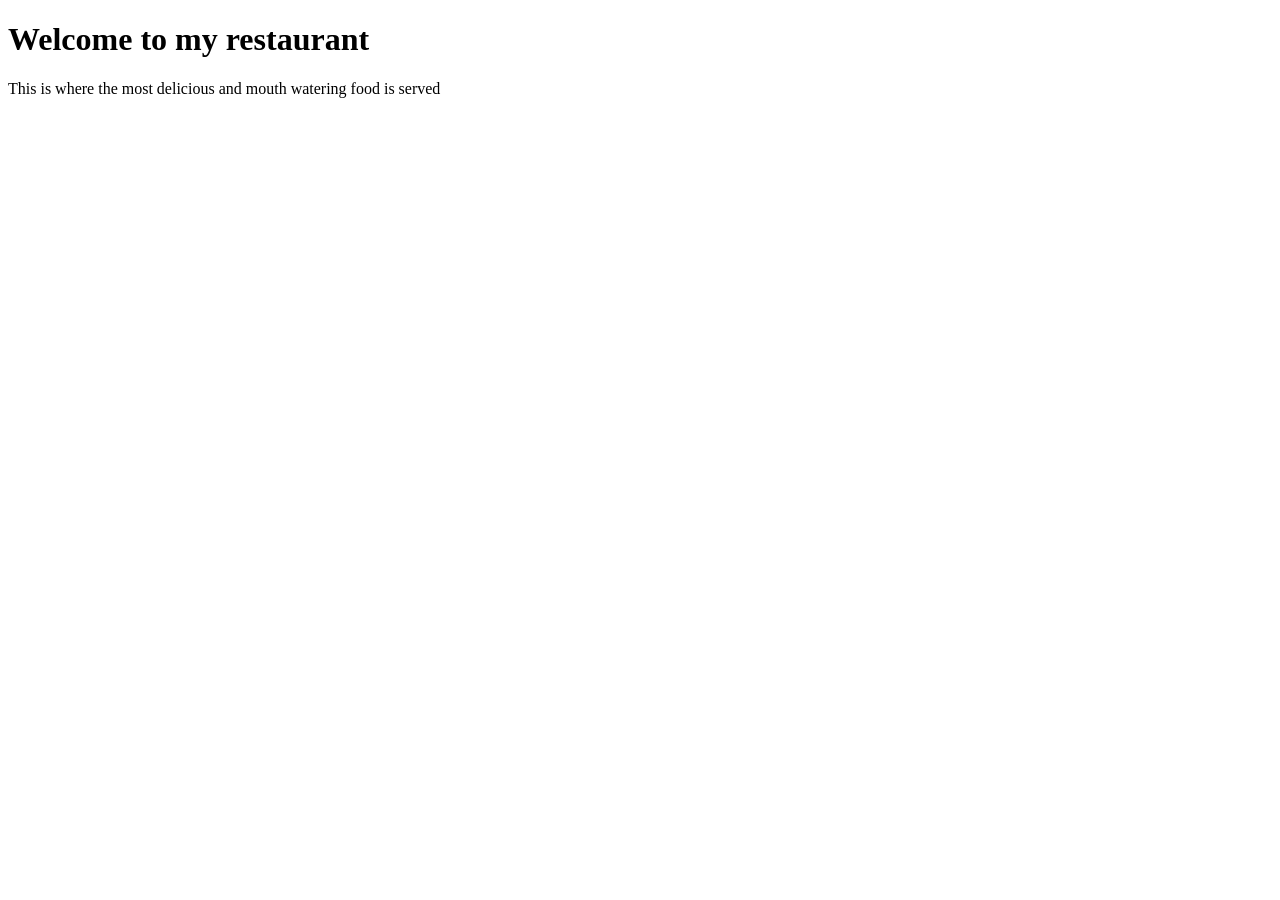
==== index.html @ 3b871774 "Initial commit" ====
<!DOCTYPE html>
<html lang="en">
<head>
    <meta charset="UTF-8">
    <meta name="viewport" content="width=device-width, initial-scale=1.0">
    <title>Restaurant</title>
</head>
<body>
    <h1>Welcome to my restaurant</h1>
    <p>This is where the most delicious and mouth watering food is served</p>
    
</body>
</html>
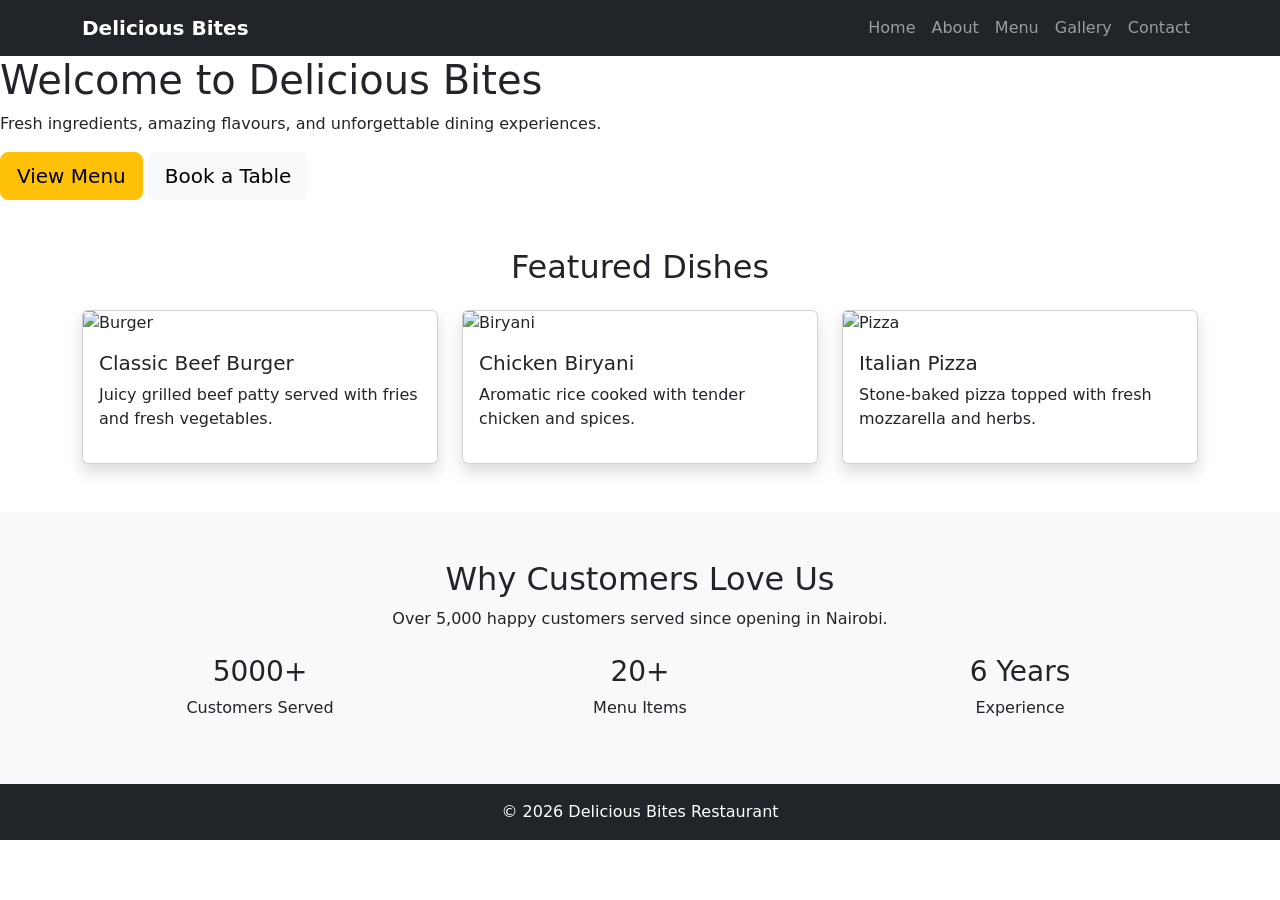
==== commit 435be21d: "Create a detailed homepage" ====
--- a/index.html
+++ b/index.html
@@ -1,13 +1,206 @@
 <!DOCTYPE html>
 <html lang="en">
+
 <head>
     <meta charset="UTF-8">
     <meta name="viewport" content="width=device-width, initial-scale=1.0">
-    <title>Restaurant</title>
+    <title>Delicious Bites Restaurant</title>
+
+    <link href="https://cdn.jsdelivr.net/npm/bootstrap@5.3.3/dist/css/bootstrap.min.css" rel="stylesheet">
+    <link rel="stylesheet" href="css/style.css">
 </head>
+
 <body>
-    <h1>Welcome to my restaurant</h1>
-    <p>This is where the most delicious and mouth watering food is served</p>
-    
+
+<nav class="navbar navbar-expand-lg navbar-dark bg-dark">
+    <div class="container">
+
+        <a class="navbar-brand fw-bold" href="index.html">
+            Delicious Bites
+        </a>
+
+        <button class="navbar-toggler" type="button"
+            data-bs-toggle="collapse"
+            data-bs-target="#navbarNav">
+
+            <span class="navbar-toggler-icon"></span>
+
+        </button>
+
+        <div class="collapse navbar-collapse" id="navbarNav">
+
+            <ul class="navbar-nav ms-auto">
+
+                <li class="nav-item">
+                    <a class="nav-link" href="index.html">Home</a>
+                </li>
+
+                <li class="nav-item">
+                    <a class="nav-link" href="about.html">About</a>
+                </li>
+
+                <li class="nav-item">
+                    <a class="nav-link" href="menu.html">Menu</a>
+                </li>
+
+                <li class="nav-item">
+                    <a class="nav-link" href="gallery.html">Gallery</a>
+                </li>
+
+                <li class="nav-item">
+                    <a class="nav-link" href="contact.html">Contact</a>
+                </li>
+
+            </ul>
+
+        </div>
+
+    </div>
+</nav>
+
+<section class="hero">
+
+    <div class="hero-content">
+
+        <h1>Welcome to Delicious Bites</h1>
+
+        <p>
+            Fresh ingredients, amazing flavours,
+            and unforgettable dining experiences.
+        </p>
+
+        <a href="menu.html" class="btn btn-warning btn-lg">
+            View Menu
+        </a>
+
+        <a href="reservations.html" class="btn btn-light btn-lg">
+            Book a Table
+        </a>
+
+    </div>
+
+</section>
+
+<section class="container py-5">
+
+    <h2 class="text-center mb-4">
+        Featured Dishes
+    </h2>
+
+    <div class="row">
+
+        <div class="col-md-4">
+
+            <div class="card shadow">
+
+                <img src="images/burger.jpg"
+                    class="card-img-top"
+                    alt="Burger">
+
+                <div class="card-body">
+
+                    <h5>Classic Beef Burger</h5>
+
+                    <p>
+                        Juicy grilled beef patty served
+                        with fries and fresh vegetables.
+                    </p>
+
+                </div>
+
+            </div>
+
+        </div>
+
+        <div class="col-md-4">
+
+            <div class="card shadow">
+
+                <img src="images/biryani.jpg"
+                    class="card-img-top"
+                    alt="Biryani">
+
+                <div class="card-body">
+
+                    <h5>Chicken Biryani</h5>
+
+                    <p>
+                        Aromatic rice cooked with
+                        tender chicken and spices.
+                    </p>
+
+                </div>
+
+            </div>
+
+        </div>
+
+        <div class="col-md-4">
+
+            <div class="card shadow">
+
+                <img src="images/pizza.jpg"
+                    class="card-img-top"
+                    alt="Pizza">
+
+                <div class="card-body">
+
+                    <h5>Italian Pizza</h5>
+
+                    <p>
+                        Stone-baked pizza topped with
+                        fresh mozzarella and herbs.
+                    </p>
+
+                </div>
+
+            </div>
+
+        </div>
+
+    </div>
+
+</section>
+
+<section class="bg-light py-5">
+
+    <div class="container text-center">
+
+        <h2>Why Customers Love Us</h2>
+
+        <p>
+            Over 5,000 happy customers served
+            since opening in Nairobi.
+        </p>
+
+        <div class="row mt-4">
+
+            <div class="col-md-4">
+                <h3>5000+</h3>
+                <p>Customers Served</p>
+            </div>
+
+            <div class="col-md-4">
+                <h3>20+</h3>
+                <p>Menu Items</p>
+            </div>
+
+            <div class="col-md-4">
+                <h3>6 Years</h3>
+                <p>Experience</p>
+            </div>
+
+        </div>
+
+    </div>
+
+</section>
+
+<footer class="bg-dark text-white text-center p-3">
+    © 2026 Delicious Bites Restaurant
+</footer>
+
+<script src="https://cdn.jsdelivr.net/npm/bootstrap@5.3.3/dist/js/bootstrap.bundle.min.js"></script>
+
 </body>
 </html>
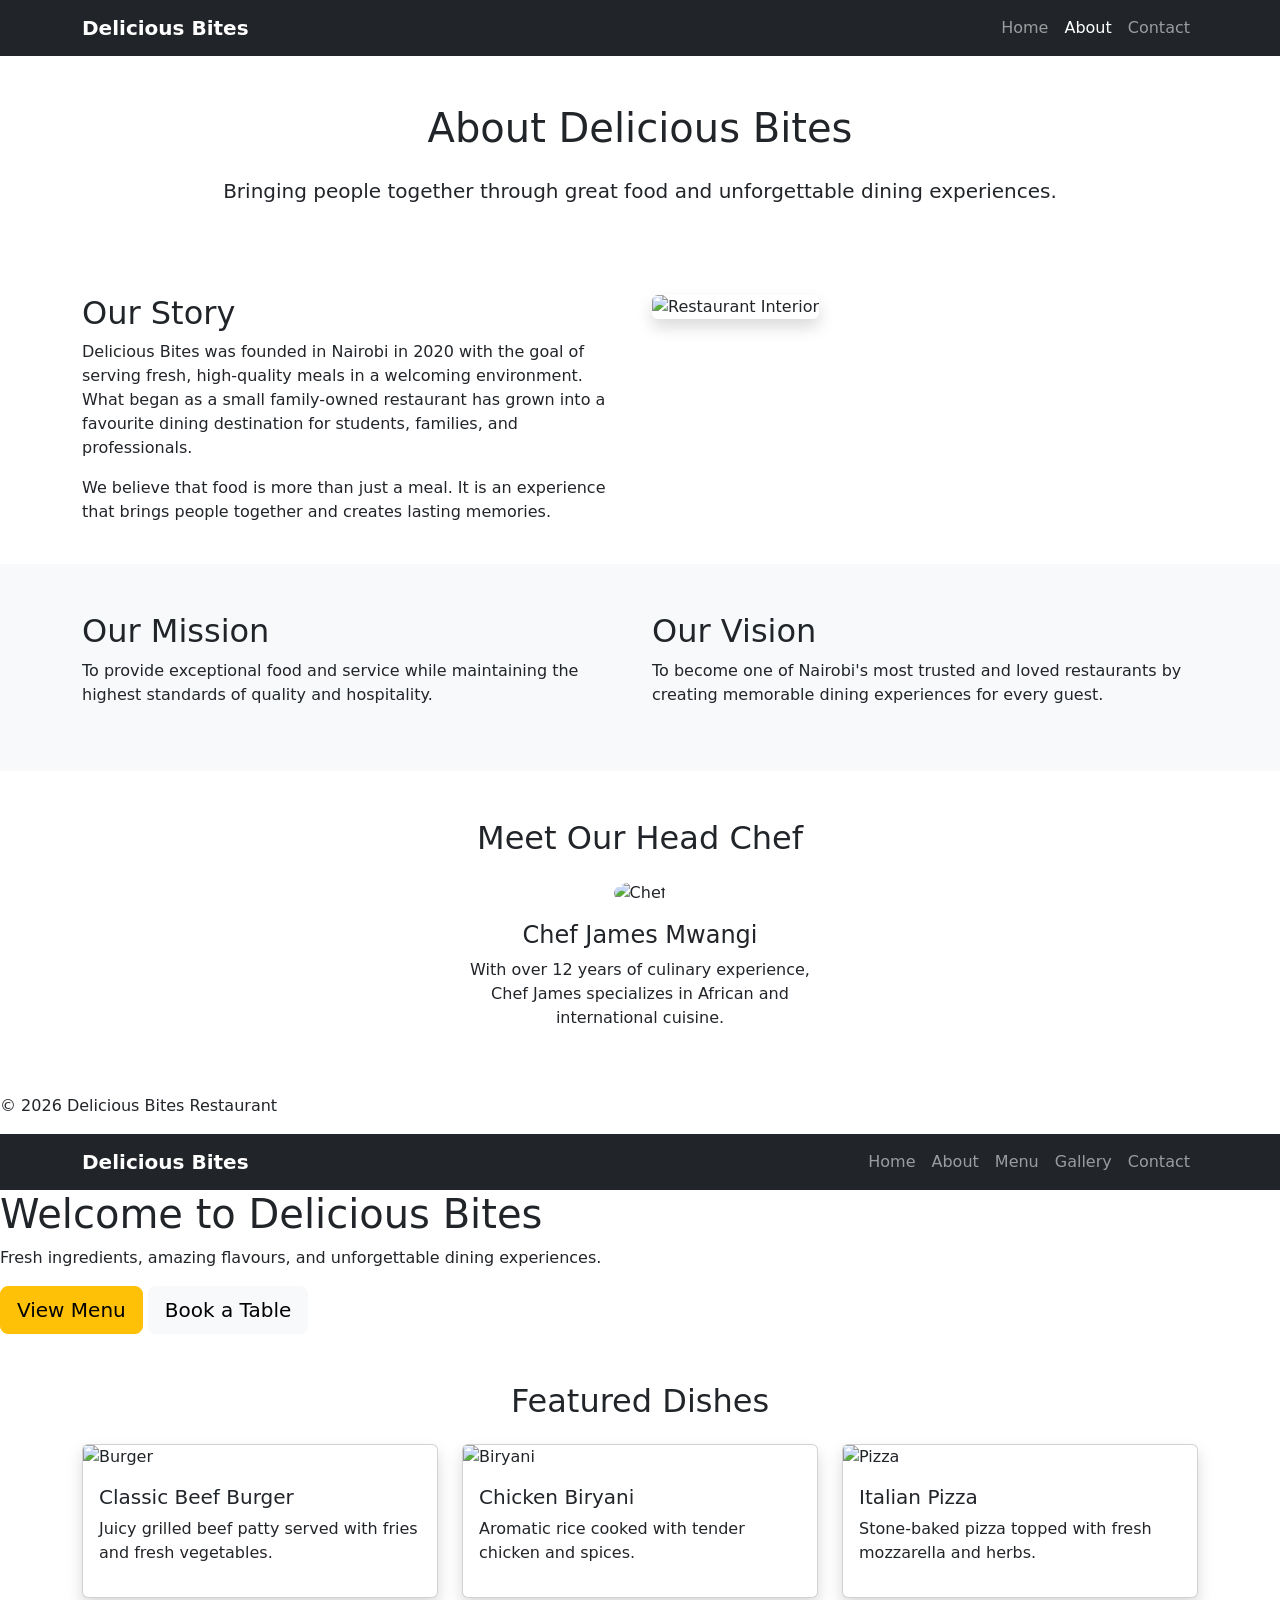
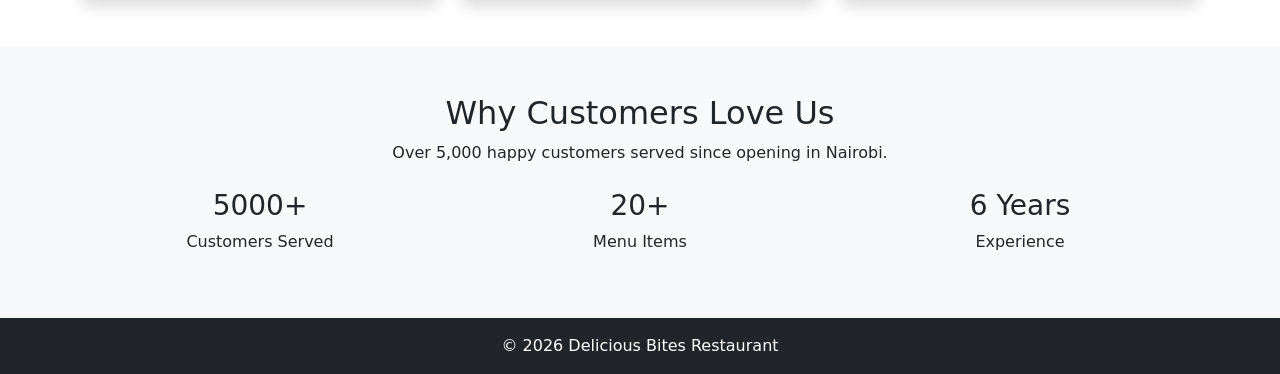
==== commit b2d50b89: "Integrated bootstrap" ====
--- a/index.html
+++ b/index.html
@@ -6,7 +6,167 @@
     <meta name="viewport" content="width=device-width, initial-scale=1.0">
     <title>Delicious Bites Restaurant</title>
 
+   <!DOCTYPE html>
+<html lang="en">
+<head>
+    <meta charset="UTF-8">
+    <meta name="viewport" content="width=device-width, initial-scale=1.0">
+    <title>About Us | Delicious Bites</title>
+
     <link href="https://cdn.jsdelivr.net/npm/bootstrap@5.3.3/dist/css/bootstrap.min.css" rel="stylesheet">
+    <link rel="stylesheet" href="css/style.css">
+</head>
+<body>
+
+<nav class="navbar navbar-expand-lg navbar-dark bg-dark">
+    <div class="container">
+
+        <a class="navbar-brand fw-bold" href="index.html">
+            Delicious Bites
+        </a>
+
+        <button class="navbar-toggler" type="button"
+            data-bs-toggle="collapse"
+            data-bs-target="#navbarNav">
+
+            <span class="navbar-toggler-icon"></span>
+
+        </button>
+
+        <div class="collapse navbar-collapse" id="navbarNav">
+
+            <ul class="navbar-nav ms-auto">
+
+                <li class="nav-item">
+                    <a class="nav-link" href="index.html">Home</a>
+                </li>
+
+                <li class="nav-item">
+                    <a class="nav-link active" href="about.html">About</a>
+                </li>
+
+                <li class="nav-item">
+                    <a class="nav-link" href="contact.html">Contact</a>
+                </li>
+
+            </ul>
+
+        </div>
+
+    </div>
+</nav>
+
+<section class="container py-5">
+
+    <h1 class="text-center mb-4">About Delicious Bites</h1>
+
+    <p class="lead text-center">
+        Bringing people together through great food and unforgettable dining experiences.
+    </p>
+
+</section>
+
+<section class="container py-4">
+
+    <div class="row">
+
+        <div class="col-md-6">
+
+            <h2>Our Story</h2>
+
+            <p>
+                Delicious Bites was founded in Nairobi in 2020 with the goal of
+                serving fresh, high-quality meals in a welcoming environment.
+                What began as a small family-owned restaurant has grown into a
+                favourite dining destination for students, families, and professionals.
+            </p>
+
+            <p>
+                We believe that food is more than just a meal. It is an experience
+                that brings people together and creates lasting memories.
+            </p>
+
+        </div>
+
+        <div class="col-md-6">
+
+            <img src="images/restaurant.jpg"
+                 class="img-fluid rounded shadow"
+                 alt="Restaurant Interior">
+
+        </div>
+
+    </div>
+
+</section>
+
+<section class="bg-light py-5">
+
+    <div class="container">
+
+        <div class="row">
+
+            <div class="col-md-6">
+
+                <h2>Our Mission</h2>
+
+                <p>
+                    To provide exceptional food and service while maintaining
+                    the highest standards of quality and hospitality.
+                </p>
+
+            </div>
+
+            <div class="col-md-6">
+
+                <h2>Our Vision</h2>
+
+                <p>
+                    To become one of Nairobi's most trusted and loved restaurants
+                    by creating memorable dining experiences for every guest.
+                </p>
+
+            </div>
+
+        </div>
+
+    </div>
+
+</section>
+
+<section class="container py-5">
+
+    <h2 class="text-center mb-4">Meet Our Head Chef</h2>
+
+    <div class="row justify-content-center">
+
+        <div class="col-md-4 text-center">
+
+            <img src="images/chef.jpg"
+                 class="img-fluid rounded-circle mb-3"
+                 alt="Chef">
+
+            <h4>Chef James Mwangi</h4>
+
+            <p>
+                With over 12 years of culinary experience,
+                Chef James specializes in African and international cuisine.
+            </p>
+
+        </div>
+
+    </div>
+
+</section>
+
+<footer>
+    <p>© 2026 Delicious Bites Restaurant</p>
+</footer>
+
+<script src="https://cdn.jsdelivr.net/npm/bootstrap@5.3.3/dist/js/bootstrap.bundle.min.js"></script>
+
+</body>
+</html>
     <link rel="stylesheet" href="css/style.css">
 </head>
 
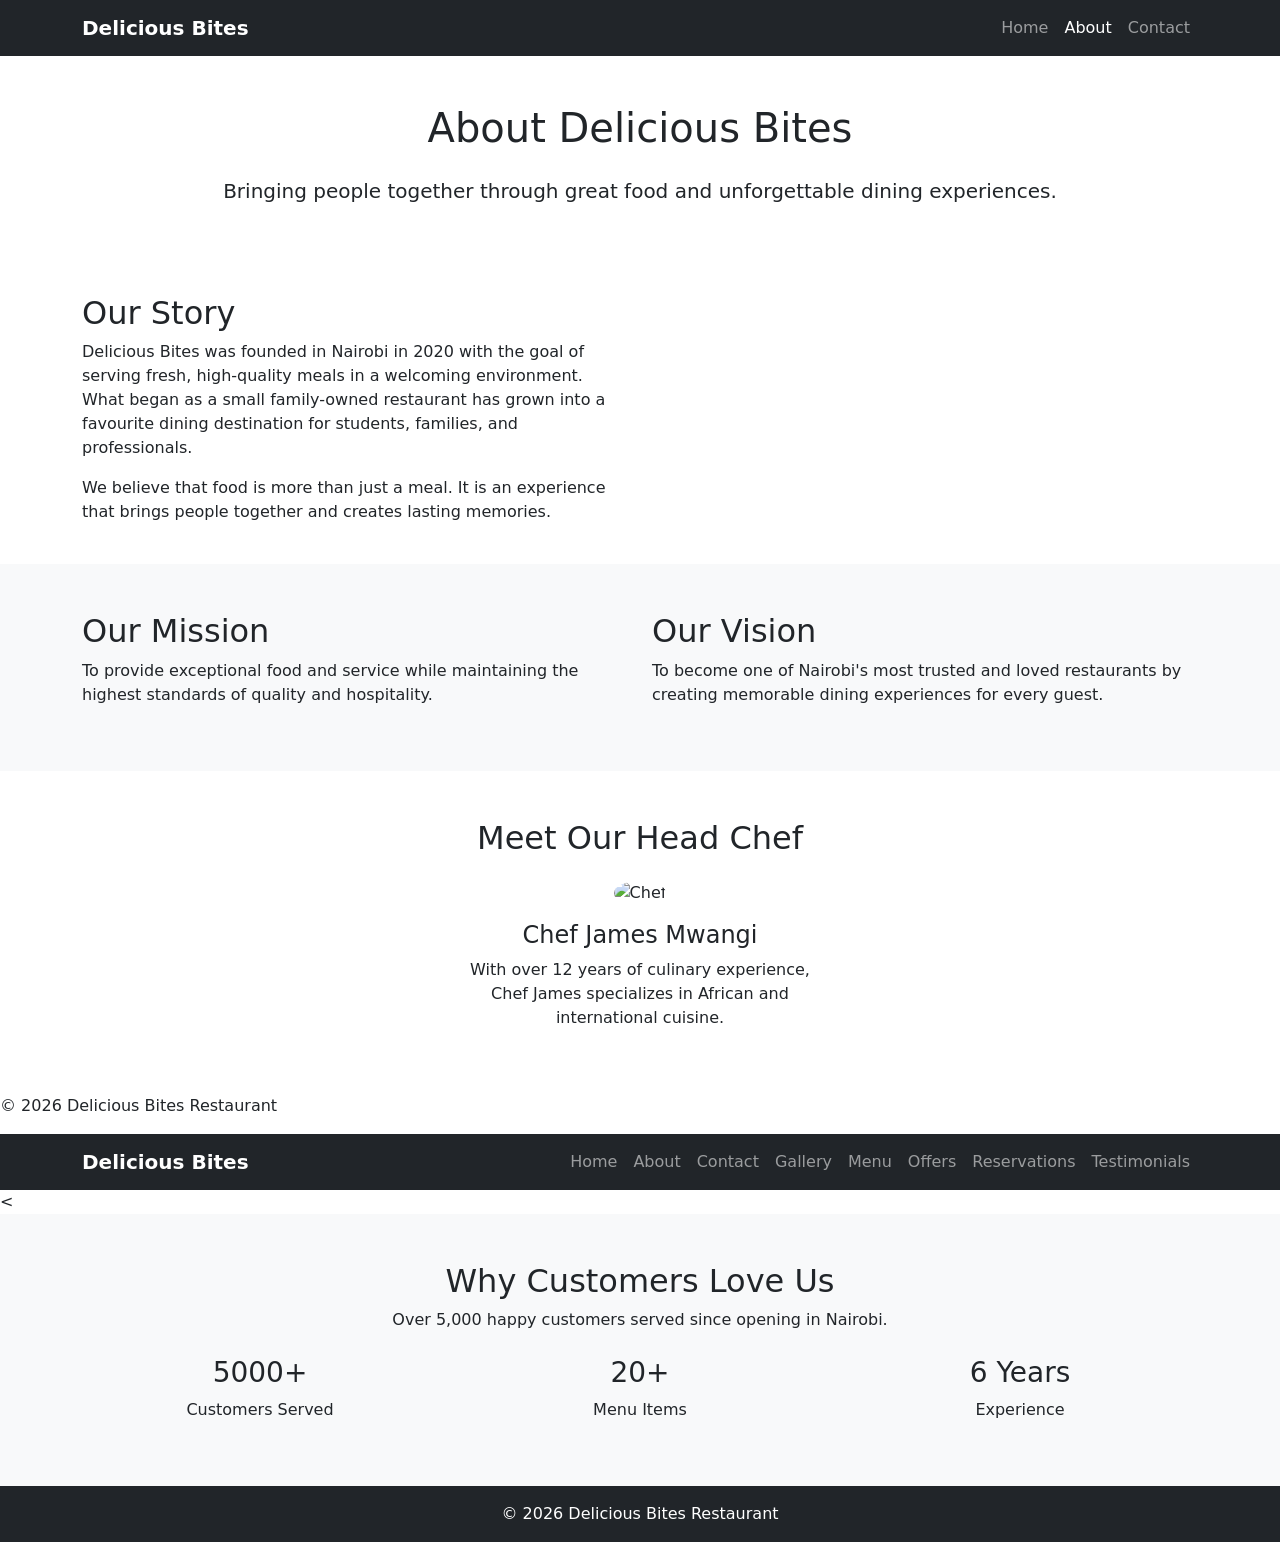
==== commit 446c6486: "Created a javascript file" ====
--- a/index.html
+++ b/index.html
@@ -88,14 +88,7 @@
 
         </div>
 
-        <div class="col-md-6">
-
-            <img src="images/restaurant.jpg"
-                 class="img-fluid rounded shadow"
-                 alt="Restaurant Interior">
-
-        </div>
-
+        
     </div>
 
 </section>
@@ -165,12 +158,9 @@
 
 <script src="https://cdn.jsdelivr.net/npm/bootstrap@5.3.3/dist/js/bootstrap.bundle.min.js"></script>
 
-</body>
-</html>
+
     <link rel="stylesheet" href="css/style.css">
-</head>
-
-<body>
+
 
 <nav class="navbar navbar-expand-lg navbar-dark bg-dark">
     <div class="container">
@@ -200,15 +190,24 @@
                 </li>
 
                 <li class="nav-item">
+                    <a class="nav-link" href="contact.html">Contact</a>
+                </li>
+
+                <li class="nav-item">
+                    <a class="nav-link" href="gallery.html">Gallery</a>
+                </li>
+
+                <li class="nav-item">
                     <a class="nav-link" href="menu.html">Menu</a>
                 </li>
-
-                <li class="nav-item">
-                    <a class="nav-link" href="gallery.html">Gallery</a>
-                </li>
-
-                <li class="nav-item">
-                    <a class="nav-link" href="contact.html">Contact</a>
+                 <li class="nav-item">
+                    <a class="nav-link" href="offers.html">Offers</a>
+                </li>
+                 <li class="nav-item">
+                    <a class="nav-link" href="reservations.html">Reservations</a>
+                </li>
+                 <li class="nav-item">
+                    <a class="nav-link" href="testimonials.html">Testimonials</a>
                 </li>
 
             </ul>
@@ -218,109 +217,7 @@
     </div>
 </nav>
 
-<section class="hero">
-
-    <div class="hero-content">
-
-        <h1>Welcome to Delicious Bites</h1>
-
-        <p>
-            Fresh ingredients, amazing flavours,
-            and unforgettable dining experiences.
-        </p>
-
-        <a href="menu.html" class="btn btn-warning btn-lg">
-            View Menu
-        </a>
-
-        <a href="reservations.html" class="btn btn-light btn-lg">
-            Book a Table
-        </a>
-
-    </div>
-
-</section>
-
-<section class="container py-5">
-
-    <h2 class="text-center mb-4">
-        Featured Dishes
-    </h2>
-
-    <div class="row">
-
-        <div class="col-md-4">
-
-            <div class="card shadow">
-
-                <img src="images/burger.jpg"
-                    class="card-img-top"
-                    alt="Burger">
-
-                <div class="card-body">
-
-                    <h5>Classic Beef Burger</h5>
-
-                    <p>
-                        Juicy grilled beef patty served
-                        with fries and fresh vegetables.
-                    </p>
-
-                </div>
-
-            </div>
-
-        </div>
-
-        <div class="col-md-4">
-
-            <div class="card shadow">
-
-                <img src="images/biryani.jpg"
-                    class="card-img-top"
-                    alt="Biryani">
-
-                <div class="card-body">
-
-                    <h5>Chicken Biryani</h5>
-
-                    <p>
-                        Aromatic rice cooked with
-                        tender chicken and spices.
-                    </p>
-
-                </div>
-
-            </div>
-
-        </div>
-
-        <div class="col-md-4">
-
-            <div class="card shadow">
-
-                <img src="images/pizza.jpg"
-                    class="card-img-top"
-                    alt="Pizza">
-
-                <div class="card-body">
-
-                    <h5>Italian Pizza</h5>
-
-                    <p>
-                        Stone-baked pizza topped with
-                        fresh mozzarella and herbs.
-                    </p>
-
-                </div>
-
-            </div>
-
-        </div>
-
-    </div>
-
-</section>
+<
 
 <section class="bg-light py-5">
 
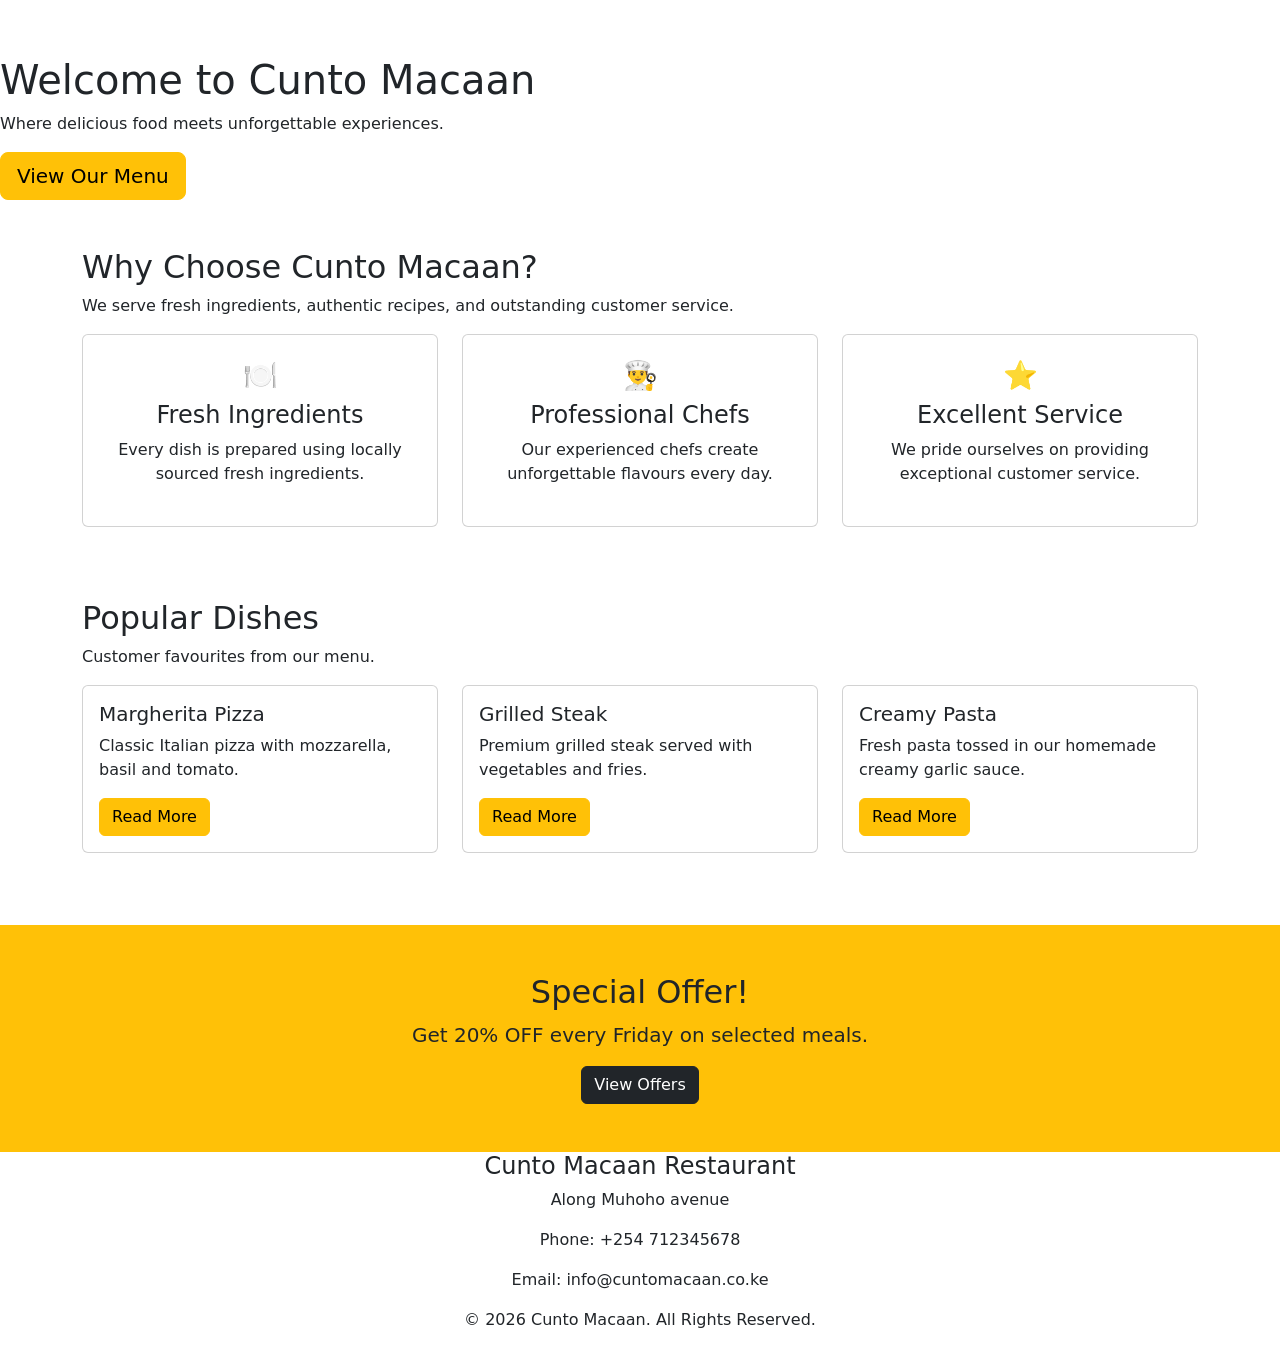
==== commit 5aa10940: "Made a few changes to my index.html" ====
--- a/index.html
+++ b/index.html
@@ -1,263 +1,320 @@
 <!DOCTYPE html>
 <html lang="en">
-
 <head>
-    <meta charset="UTF-8">
-    <meta name="viewport" content="width=device-width, initial-scale=1.0">
-    <title>Delicious Bites Restaurant</title>
-
-   <!DOCTYPE html>
-<html lang="en">
-<head>
-    <meta charset="UTF-8">
-    <meta name="viewport" content="width=device-width, initial-scale=1.0">
-    <title>About Us | Delicious Bites</title>
-
-    <link href="https://cdn.jsdelivr.net/npm/bootstrap@5.3.3/dist/css/bootstrap.min.css" rel="stylesheet">
-    <link rel="stylesheet" href="css/style.css">
+
+<meta charset="UTF-8">
+<meta name="viewport" content="width=device-width, initial-scale=1.0">
+
+<title>Cunto Macaan Restaurant</title>
+
+<link href="https://cdn.jsdelivr.net/npm/bootstrap@5.3.3/dist/css/bootstrap.min.css" rel="stylesheet">
+
+<link rel="preconnect" href="https://fonts.googleapis.com">
+<link rel="preconnect" href="https://fonts.gstatic.com" crossorigin>
+
+<link href="https://fonts.googleapis.com/css2?family=Poppins:wght@300;400;600;700&display=swap" rel="stylesheet">
+
+<link rel="stylesheet" href="css/style.css">
+
 </head>
+
 <body>
 
-<nav class="navbar navbar-expand-lg navbar-dark bg-dark">
-    <div class="container">
-
-        <a class="navbar-brand fw-bold" href="index.html">
-            Delicious Bites
-        </a>
-
-        <button class="navbar-toggler" type="button"
-            data-bs-toggle="collapse"
-            data-bs-target="#navbarNav">
-
-            <span class="navbar-toggler-icon"></span>
-
-        </button>
-
-        <div class="collapse navbar-collapse" id="navbarNav">
-
-            <ul class="navbar-nav ms-auto">
-
-                <li class="nav-item">
-                    <a class="nav-link" href="index.html">Home</a>
-                </li>
-
-                <li class="nav-item">
-                    <a class="nav-link active" href="about.html">About</a>
-                </li>
-
-                <li class="nav-item">
-                    <a class="nav-link" href="contact.html">Contact</a>
-                </li>
-
-            </ul>
-
-        </div>
-
-    </div>
+<!-- NAVBAR -->
+
+<nav class="navbar navbar-expand-lg navbar-dark sticky-top">
+
+<div class="container">
+
+<a class="navbar-brand" href="index.html">
+Cunto Macaan
+</a>
+
+<button class="navbar-toggler"
+type="button"
+data-bs-toggle="collapse"
+data-bs-target="#navbar">
+
+<span class="navbar-toggler-icon"></span>
+
+</button>
+
+<div class="collapse navbar-collapse" id="navbar">
+
+<ul class="navbar-nav ms-auto">
+
+<li class="nav-item">
+<a class="nav-link active" href="index.html">Home</a>
+</li>
+
+<li class="nav-item">
+<a class="nav-link" href="about.html">About</a>
+</li>
+
+<li class="nav-item">
+<a class="nav-link" href="menu.html">Menu</a>
+</li>
+
+<li class="nav-item">
+<a class="nav-link" href="gallery.html">Gallery</a>
+</li>
+
+<li class="nav-item">
+<a class="nav-link" href="chefs.html">Chefs</a>
+</li>
+
+<li class="nav-item">
+<a class="nav-link" href="offers.html">Offers</a>
+</li>
+
+<li class="nav-item">
+<a class="nav-link" href="reservations.html">Reservations</a>
+</li>
+
+<li class="nav-item">
+<a class="nav-link" href="testimonials.html">Testimonials</a>
+</li>
+
+<li class="nav-item">
+<a class="nav-link" href="contact.html">Contact</a>
+</li>
+
+</ul>
+
+</div>
+
+</div>
+
 </nav>
 
+<!-- HERO -->
+
+<header class="hero">
+
+<div class="hero-content">
+
+<h1>Welcome to Cunto Macaan</h1>
+
+<p>
+Where delicious food meets unforgettable experiences.
+</p>
+
+<a href="menu.html" class="btn btn-warning btn-lg">
+View Our Menu
+</a>
+
+</div>
+
+</header>
+
+<!-- ABOUT -->
+
 <section class="container py-5">
 
-    <h1 class="text-center mb-4">About Delicious Bites</h1>
-
-    <p class="lead text-center">
-        Bringing people together through great food and unforgettable dining experiences.
-    </p>
+<div class="section-title">
+
+<h2>Why Choose Cunto Macaan?</h2>
+
+<p>
+We serve fresh ingredients, authentic recipes, and outstanding customer service.
+</p>
+
+</div>
+
+<div class="row text-center">
+
+<div class="col-md-4 mb-4">
+
+<div class="card p-4">
+
+<h3>🍽️</h3>
+
+<h4>Fresh Ingredients</h4>
+
+<p>
+Every dish is prepared using locally sourced fresh ingredients.
+</p>
+
+</div>
+
+</div>
+
+<div class="col-md-4 mb-4">
+
+<div class="card p-4">
+
+<h3>👨‍🍳</h3>
+
+<h4>Professional Chefs</h4>
+
+<p>
+Our experienced chefs create unforgettable flavours every day.
+</p>
+
+</div>
+
+</div>
+
+<div class="col-md-4 mb-4">
+
+<div class="card p-4">
+
+<h3>⭐</h3>
+
+<h4>Excellent Service</h4>
+
+<p>
+We pride ourselves on providing exceptional customer service.
+</p>
+
+</div>
+
+</div>
+
+</div>
 
 </section>
 
-<section class="container py-4">
-
-    <div class="row">
-
-        <div class="col-md-6">
-
-            <h2>Our Story</h2>
-
-            <p>
-                Delicious Bites was founded in Nairobi in 2020 with the goal of
-                serving fresh, high-quality meals in a welcoming environment.
-                What began as a small family-owned restaurant has grown into a
-                favourite dining destination for students, families, and professionals.
-            </p>
-
-            <p>
-                We believe that food is more than just a meal. It is an experience
-                that brings people together and creates lasting memories.
-            </p>
-
-        </div>
-
-        
-    </div>
+<!-- POPULAR DISHES -->
+
+<section class="container">
+
+<div class="section-title">
+
+<h2>Popular Dishes</h2>
+
+<p>
+Customer favourites from our menu.
+</p>
+
+</div>
+
+<div class="row">
+
+<div class="col-lg-4 mb-4">
+
+<div class="card">
+
+
+<div class="card-body">
+
+<h5>Margherita Pizza</h5>
+
+<p>
+Classic Italian pizza with mozzarella, basil and tomato.
+</p>
+
+<a href="menu.html" class="btn btn-warning">
+Read More
+</a>
+
+</div>
+
+</div>
+
+</div>
+
+<div class="col-lg-4 mb-4">
+
+<div class="card">
+
+
+<div class="card-body">
+
+<h5>Grilled Steak</h5>
+
+<p>
+Premium grilled steak served with vegetables and fries.
+</p>
+
+<a href="menu.html" class="btn btn-warning">
+Read More
+</a>
+
+</div>
+
+</div>
+
+</div>
+
+<div class="col-lg-4 mb-4">
+
+<div class="card">
+
+
+
+<div class="card-body">
+
+<h5>Creamy Pasta</h5>
+
+<p>
+Fresh pasta tossed in our homemade creamy garlic sauce.
+</p>
+
+<a href="menu.html" class="btn btn-warning">
+Read More
+</a>
+
+</div>
+
+</div>
+
+</div>
+
+</div>
 
 </section>
-
-<section class="bg-light py-5">
-
-    <div class="container">
-
-        <div class="row">
-
-            <div class="col-md-6">
-
-                <h2>Our Mission</h2>
-
-                <p>
-                    To provide exceptional food and service while maintaining
-                    the highest standards of quality and hospitality.
-                </p>
-
-            </div>
-
-            <div class="col-md-6">
-
-                <h2>Our Vision</h2>
-
-                <p>
-                    To become one of Nairobi's most trusted and loved restaurants
-                    by creating memorable dining experiences for every guest.
-                </p>
-
-            </div>
-
-        </div>
-
-    </div>
+<!-- SPECIAL OFFER -->
+
+<section class="bg-warning text-dark text-center py-5 mt-5">
+
+<div class="container">
+
+<h2>Special Offer!</h2>
+
+<p class="lead">
+Get 20% OFF every Friday on selected meals.
+</p>
+
+<a href="offers.html" class="btn btn-dark">
+View Offers
+</a>
+
+</div>
 
 </section>
 
-<section class="container py-5">
-
-    <h2 class="text-center mb-4">Meet Our Head Chef</h2>
-
-    <div class="row justify-content-center">
-
-        <div class="col-md-4 text-center">
-
-            <img src="images/chef.jpg"
-                 class="img-fluid rounded-circle mb-3"
-                 alt="Chef">
-
-            <h4>Chef James Mwangi</h4>
-
-            <p>
-                With over 12 years of culinary experience,
-                Chef James specializes in African and international cuisine.
-            </p>
-
-        </div>
-
-    </div>
-
-</section>
+<!-- FOOTER -->
 
 <footer>
-    <p>© 2026 Delicious Bites Restaurant</p>
+
+<div class="container text-center">
+
+<h4>Cunto Macaan Restaurant</h4>
+
+<p>
+Along Muhoho avenue
+</p>
+
+<p>
+Phone: +254 712345678
+</p>
+
+<p>
+Email: info@cuntomacaan.co.ke
+</p>
+
+<p>
+© 2026 Cunto Macaan. All Rights Reserved.
+</p>
+
+</div>
+
 </footer>
 
 <script src="https://cdn.jsdelivr.net/npm/bootstrap@5.3.3/dist/js/bootstrap.bundle.min.js"></script>
 
-
-    <link rel="stylesheet" href="css/style.css">
-
-
-<nav class="navbar navbar-expand-lg navbar-dark bg-dark">
-    <div class="container">
-
-        <a class="navbar-brand fw-bold" href="index.html">
-            Delicious Bites
-        </a>
-
-        <button class="navbar-toggler" type="button"
-            data-bs-toggle="collapse"
-            data-bs-target="#navbarNav">
-
-            <span class="navbar-toggler-icon"></span>
-
-        </button>
-
-        <div class="collapse navbar-collapse" id="navbarNav">
-
-            <ul class="navbar-nav ms-auto">
-
-                <li class="nav-item">
-                    <a class="nav-link" href="index.html">Home</a>
-                </li>
-
-                <li class="nav-item">
-                    <a class="nav-link" href="about.html">About</a>
-                </li>
-
-                <li class="nav-item">
-                    <a class="nav-link" href="contact.html">Contact</a>
-                </li>
-
-                <li class="nav-item">
-                    <a class="nav-link" href="gallery.html">Gallery</a>
-                </li>
-
-                <li class="nav-item">
-                    <a class="nav-link" href="menu.html">Menu</a>
-                </li>
-                 <li class="nav-item">
-                    <a class="nav-link" href="offers.html">Offers</a>
-                </li>
-                 <li class="nav-item">
-                    <a class="nav-link" href="reservations.html">Reservations</a>
-                </li>
-                 <li class="nav-item">
-                    <a class="nav-link" href="testimonials.html">Testimonials</a>
-                </li>
-
-            </ul>
-
-        </div>
-
-    </div>
-</nav>
-
-<
-
-<section class="bg-light py-5">
-
-    <div class="container text-center">
-
-        <h2>Why Customers Love Us</h2>
-
-        <p>
-            Over 5,000 happy customers served
-            since opening in Nairobi.
-        </p>
-
-        <div class="row mt-4">
-
-            <div class="col-md-4">
-                <h3>5000+</h3>
-                <p>Customers Served</p>
-            </div>
-
-            <div class="col-md-4">
-                <h3>20+</h3>
-                <p>Menu Items</p>
-            </div>
-
-            <div class="col-md-4">
-                <h3>6 Years</h3>
-                <p>Experience</p>
-            </div>
-
-        </div>
-
-    </div>
-
-</section>
-
-<footer class="bg-dark text-white text-center p-3">
-    © 2026 Delicious Bites Restaurant
-</footer>
-
-<script src="https://cdn.jsdelivr.net/npm/bootstrap@5.3.3/dist/js/bootstrap.bundle.min.js"></script>
+<script src="js/script.js"></script>
 
 </body>
 </html>
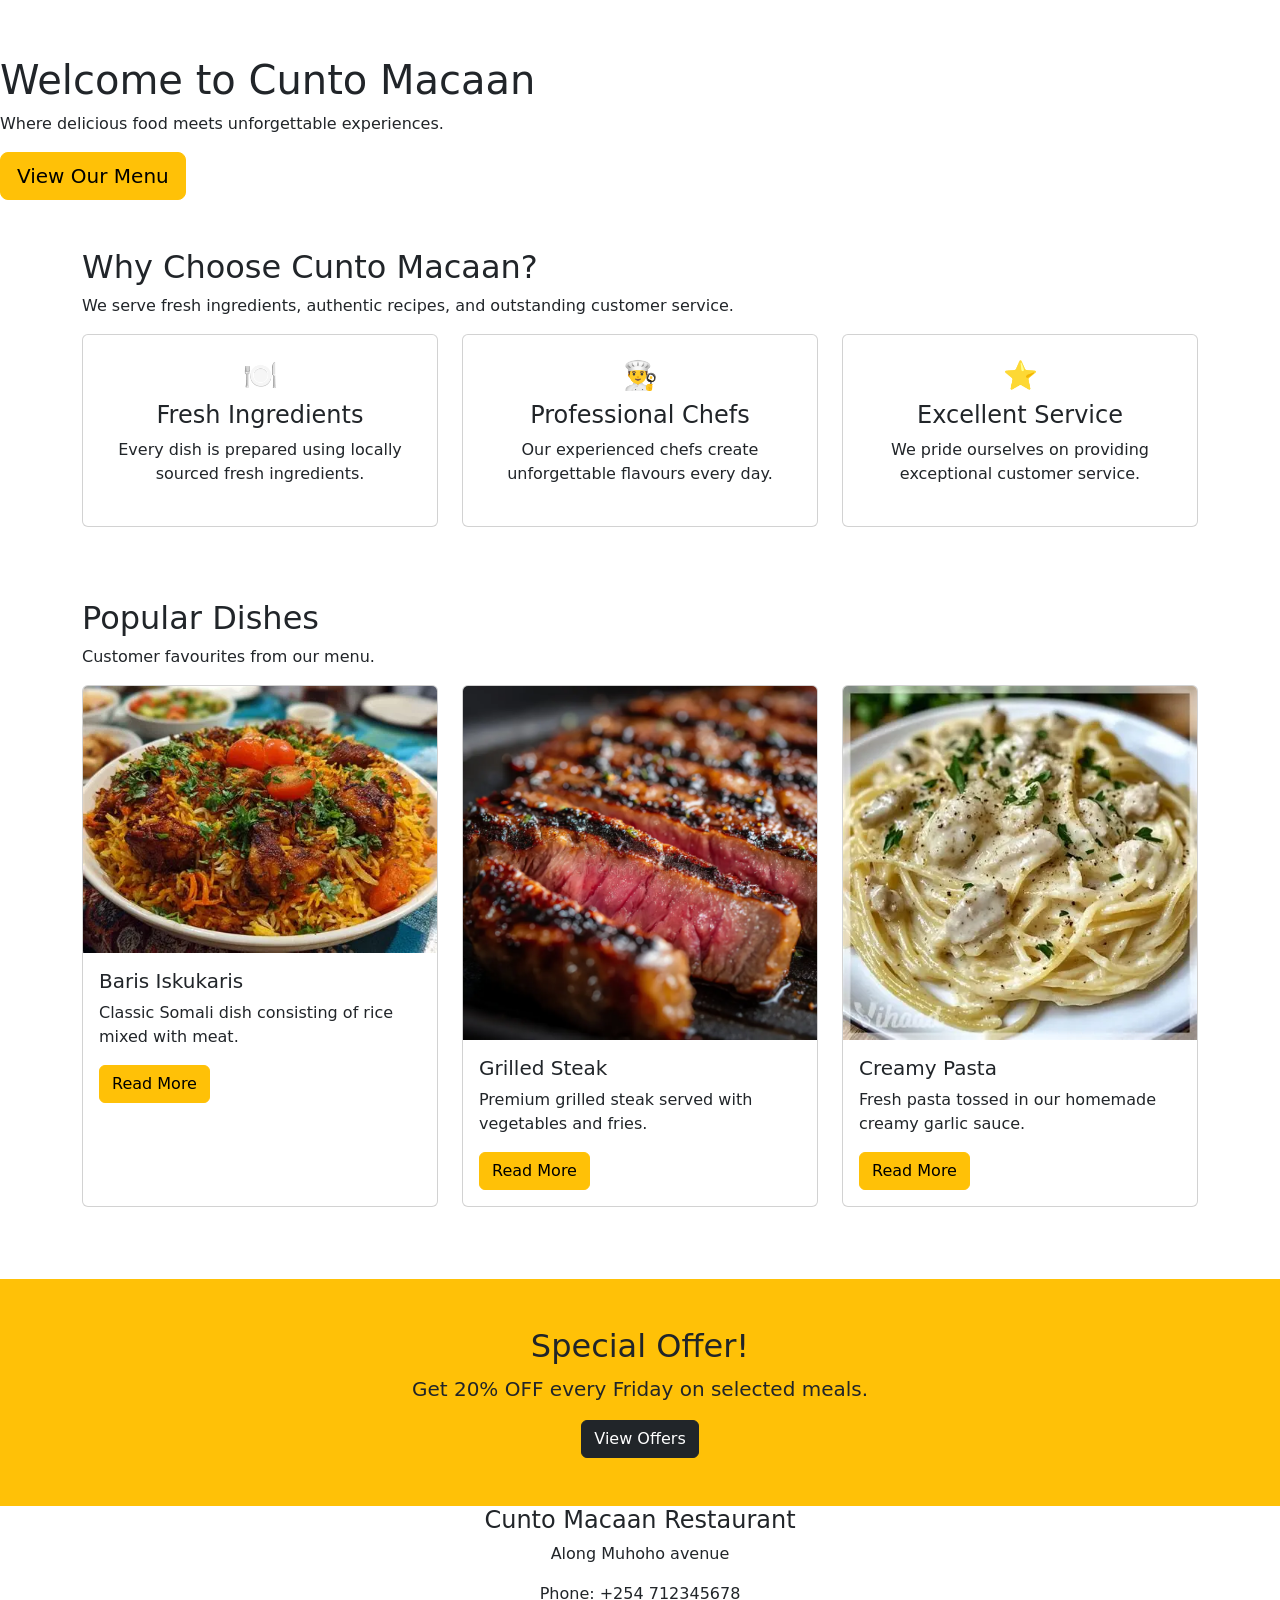
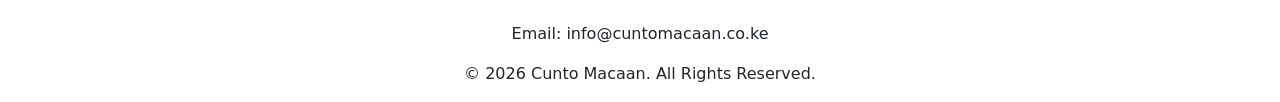
==== commit 7a07c3dc: "Added a few images to my index.html" ====
--- a/index.html
+++ b/index.html
@@ -193,15 +193,15 @@
 
 <div class="col-lg-4 mb-4">
 
-<div class="card">
-
-
+<div class="card h-100">
+
+<img src="images/baris.webp" class="card-img-top" alt="Baris Iskukaris">
 <div class="card-body">
 
-<h5>Margherita Pizza</h5>
-
-<p>
-Classic Italian pizza with mozzarella, basil and tomato.
+<h5>Baris Iskukaris</h5>
+
+<p>
+Classic Somali dish consisting of rice mixed with meat.
 </p>
 
 <a href="menu.html" class="btn btn-warning">
@@ -216,8 +216,9 @@
 
 <div class="col-lg-4 mb-4">
 
-<div class="card">
-
+<div class="card h-100">
+
+<img src="images/steak.webp" class="card-img-top" alt="Grilled Steak">
 
 <div class="card-body">
 
@@ -239,9 +240,9 @@
 
 <div class="col-lg-4 mb-4">
 
-<div class="card">
-
-
+<div class="card h-100">
+
+<img src="images/pasta.webp" class="card-img-top" alt="Creamy Parmesan Pasta">
 
 <div class="card-body">
 
